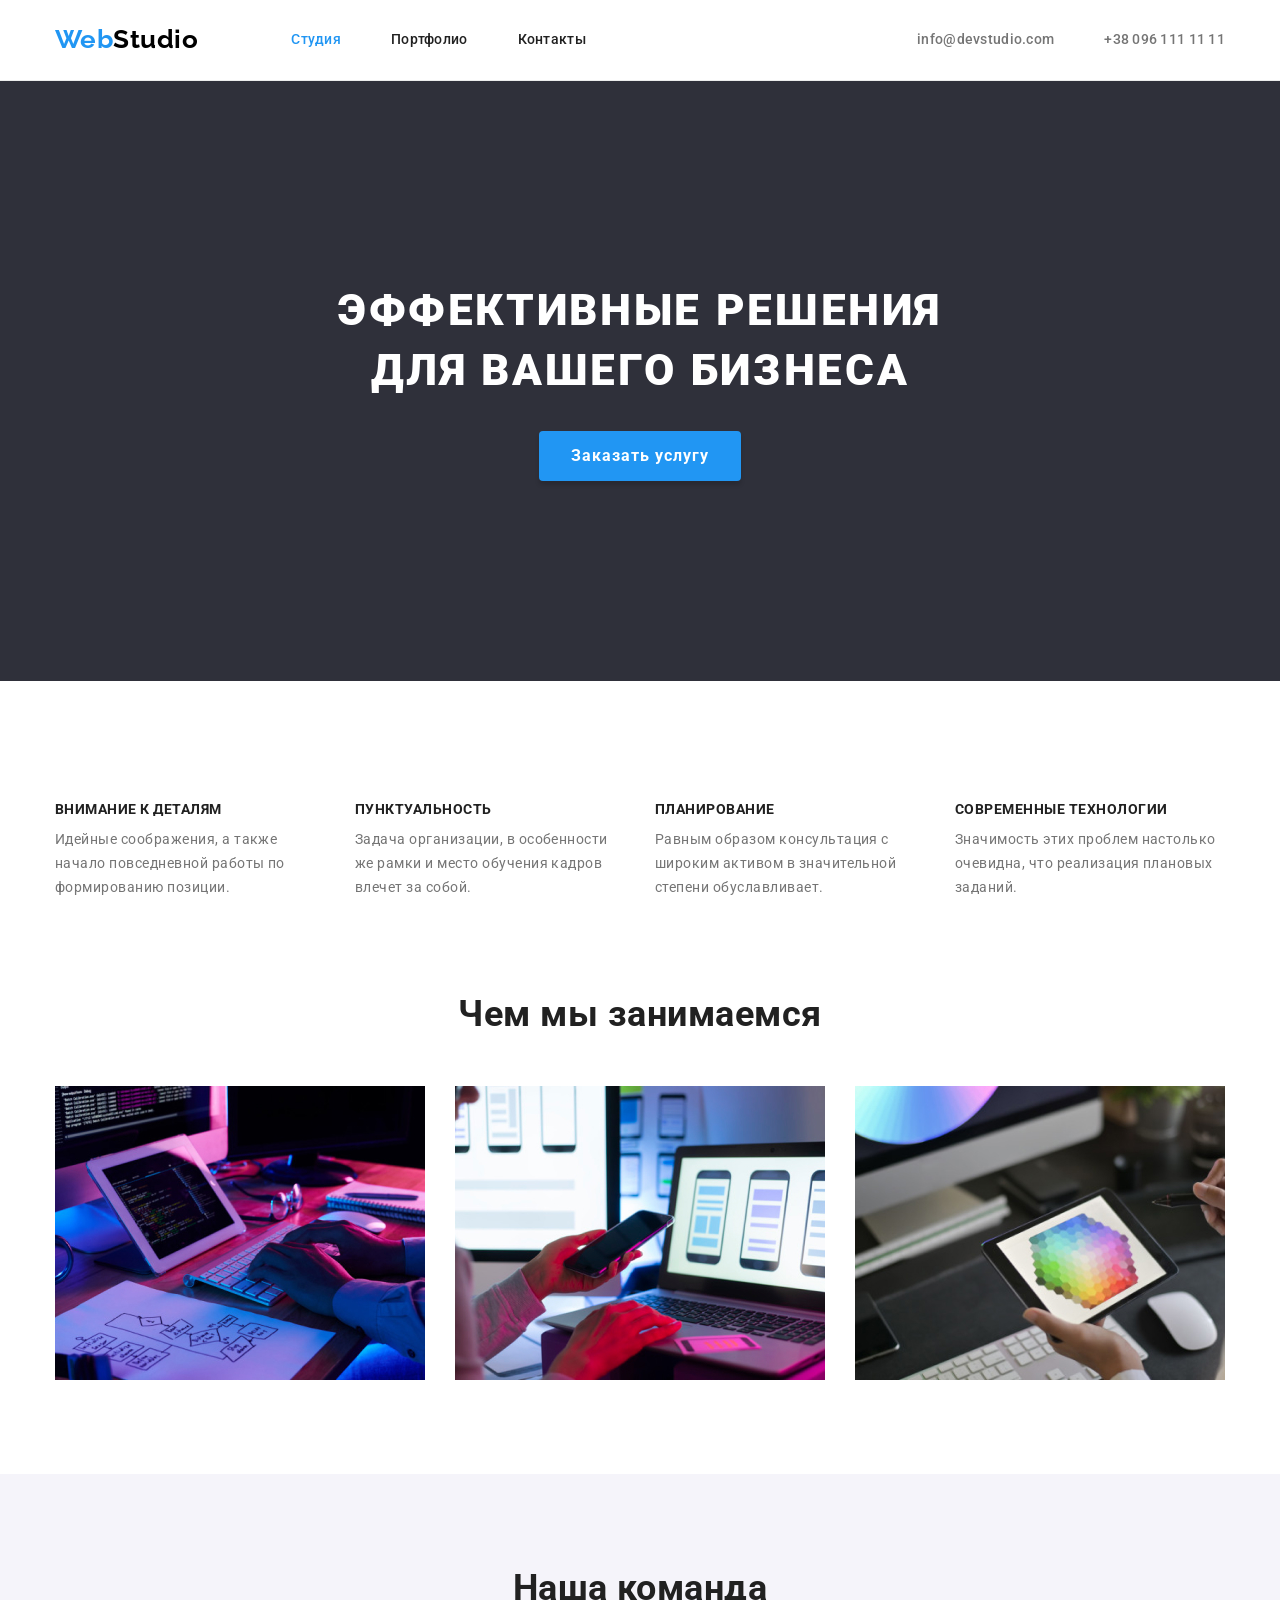
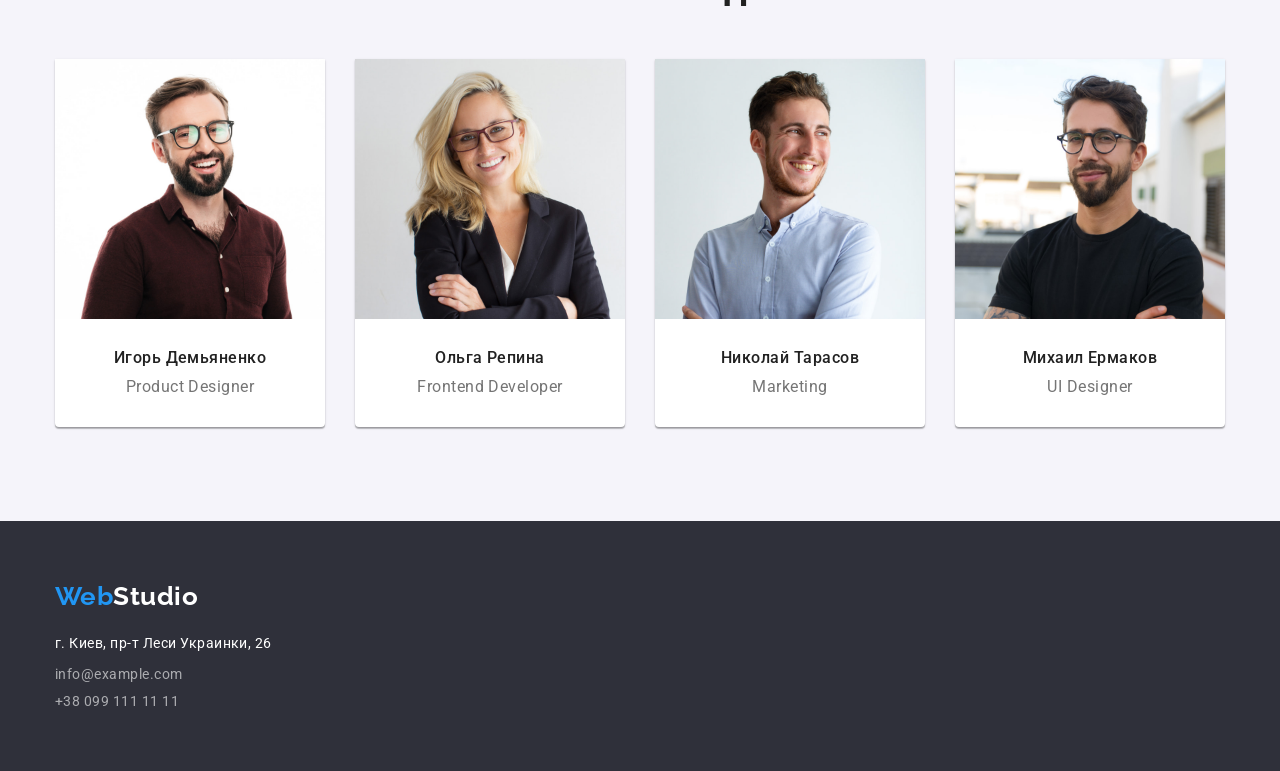
==== index.html @ f073b327 "Add files via upload" ====
<!DOCTYPE html>
<html lang="ru">
  <head>
    <meta charset="UTF-8" />
    <meta http-equiv="X-UA-Compatible" content="IE=edge" />
    <meta name="viewport" content="width=device-width, initial-scale=1.0" />
    <title>Студия</title>
    <link rel="preconnect" href="https://fonts.googleapis.com" />
    <link rel="preconnect" href="https://fonts.gstatic.com" crossorigin />
    <link
      href="https://fonts.googleapis.com/css2?family=Raleway:wght@700&family=Roboto:wght@400;500;700;900&display=swap"
      rel="stylesheet"
    />
    <link
      rel="stylesheet"
      href="https://cdnjs.cloudflare.com/ajax/libs/modern-normalize/1.1.0/modern-normalize.min.css"
    />
    <link rel="stylesheet" href="./css/styles.css" />
  </head>

  <body>
    <header class="header">
      <div class="container main-nav">
        <nav class="header-nav">
          <a lang="en" href="https://goit.ua/" class="header-logo link"
            >Web<span class="header-studio">Studio</span></a
          >
          <ul class="header-list list">
            <li class="header-item">
              <a href="./index.html" class="header-link link current">Студия</a>
            </li>
            <li class="header-item">
              <a href="./portfolio.html" class="header-link link">Портфолио</a>
            </li>
            <li class="header-item"><a href="" class="header-link link">Контакты</a></li>
          </ul>
        </nav>

        <ul class="header-contacts-list list">
          <li class="header-contacts-item">
            <a href="mailto:info@devstudio.com" class="header-contacts-link link"
              >info@devstudio.com</a
            >
          </li>
          <li class="header-contacts-item">
            <a href="tel:+380961111111" class="header-contacts-link link">+38 096 111 11 11</a>
          </li>
        </ul>
      </div>
    </header>

    <main>
      <section class="hero">
        <div class="container">
          <h1 class="hero-title">Эффективные решения для вашего бизнеса</h1>
          <button type="button" class="hero-button">
            <span class="hero-button-text">Заказать услугу</span>
          </button>
        </div>
      </section>

      <section class="qualities section">
        <div class="container">
          <h2 visually-hidden>Особенности</h2>
          <ul class="qualities-list list">
            <li class="qualities-item">
              <h3 class="qualities-title">Внимание к деталям</h3>
              <p class="qualities-description">
                Идейные соображения, а также начало повседневной работы по формированию позиции.
              </p>
            </li>
            <li class="qualities-item">
              <h3 class="qualities-title">Пунктуальность</h3>
              <p class="qualities-description">
                Задача организации, в особенности же рамки и место обучения кадров влечет за собой.
              </p>
            </li>
            <li class="qualities-item">
              <h3 class="qualities-title">Планирование</h3>
              <p class="qualities-description">
                Равным образом консультация с широким активом в значительной степени обуславливает.
              </p>
            </li>
            <li class="qualities-item">
              <h3 class="qualities-title">Современные технологии</h3>
              <p class="qualities-description">
                Значимость этих проблем настолько очевидна, что реализация плановых заданий.
              </p>
            </li>
          </ul>
        </div>
      </section>

      <section class="skills section">
        <div class="container">
          <h2 class="skills-title secondary-title">Чем мы занимаемся</h2>
          <ul class="skills-list list">
            <li class="skills-item">
              <img src="./images/box1.jpg" alt="Coding" width="370" />
            </li>
            <li class="skills-item">
              <img src="./images/box2.jpg" alt="Compatibility" width="370" />
            </li>
            <li class="skills-item">
              <img src="./images/box3.jpg" alt="Design" width="370" />
            </li>
          </ul>
        </div>
      </section>

      <section class="team section">
        <div class="container">
          <h2 class="team-title secondary-title">Наша команда</h2>
          <ul class="team-list list">
            <li class="team-item">
              <img src="./images/team_member1.jpg" alt="Игорь Демьяненко" width="270" />
              <div class="team-member-card">
                <h3 class="team-member-title">Игорь Демьяненко</h3>
                <p lang="en" class="team-member-position">Product Designer</p>
              </div>
            </li>
            <li class="team-item">
              <img src="./images/team_member2.jpg" alt="Ольга Репина" width="270" />
              <div class="team-member-card">
                <h3 class="team-member-title">Ольга Репина</h3>
                <p lang="en" class="team-member-position">Frontend Developer</p>
              </div>
            </li>
            <li class="team-item">
              <img src="./images/team_member3.jpg" alt="Николай Тарасов" width="270" />
              <div class="team-member-card">
                <h3 class="team-member-title">Николай Тарасов</h3>
                <p lang="en" class="team-member-position">Marketing</p>
              </div>
            </li>
            <li class="team-item">
              <img src="./images/team_member4.jpg" alt="Михаил Ермаков" width="270" />
              <div class="team-member-card">
                <h3 class="team-member-title">Михаил Ермаков</h3>
                <p lang="en" class="team-member-position">UI Designer</p>
              </div>
            </li>
          </ul>
        </div>
      </section>
    </main>

    <footer class="footer">
      <div class="container">
        <a lang="en" href="https://goit.ua/" class="footer-logo link"
          >Web<span class="footer-studio">Studio</span>
        </a>
        <address>
          <ul class="footer-list list">
            <li class="footer-item">
              <a href="https://goo.gl/maps/9kLPgh8DZqMoMKWZ7" class="footer-street-link link"
                >г. Киев, пр-т Леси Украинки, 26</a
              >
            </li>
            <li class="footer-item">
              <a href="mailto:info@example.com" class="footer-contacts-link link"
                >info@example.com</a
              >
            </li>
            <li class="footer-item">
              <a href="tel:+380991111111" class="footer-contacts-link link">+38 099 111 11 11</a>
            </li>
          </ul>
        </address>
      </div>
    </footer>
  </body>
</html>
---- css/styles.css ----
:root {
  --primary-title-color: #ffffff;
  --secondary-title-color: #212121;
  --primary-text-color: #757575;
  --secondary-text-color: #212121;
  --accent-color: #2196f3;
  --header-text-color: #212121;
  --header-contacts-color: #757575;
}

/*-------------BODY-------------*/

h1,
h2,
h3,
h4,
h5,
h6,
ul,
p {
  margin: 0;
  padding: 0;
}

body {
  font-family: 'Roboto', sans-serif;
  letter-spacing: 0.03em;
  color: #ffffff;
}

.container {
  width: 1200px;
  padding-right: 15px;
  padding-left: 15px;
  margin: auto;
}

.visually-hidden {
  position: absolute;
  width: 1px;
  height: 1px;
  margin: -1px;
  padding: 0;
  overflow: hidden;
  border: 0;
  clip: rect(0 0 0 0);
}

.link {
  text-decoration: none;
}

.list {
  list-style: none;
}

.secondary-title {
  margin-bottom: 50px;

  font-weight: 700;
  font-size: 36px;
  line-height: 1.16;
  text-align: center;
  color: var(--secondary-title-color);
}

img {
  display: block;
}

/*-------------HEADER-------------*/

.header {
  border-bottom: 1px solid #ececec;
}

.main-nav {
  display: flex;
  align-items: center;
}

.header-nav {
  display: flex;
  align-items: center;
}

.header-list {
  display: flex;
  margin-left: 93px;
}

.header-list .header-item + .header-item {
  margin-left: 50px;
}

.header-logo {
  padding-top: 24px;
  padding-bottom: 25px;

  font-family: Raleway;
  font-weight: 700;
  font-size: 26px;
  line-height: 1.19;
  color: var(--accent-color);
}

.header-studio {
  color: #000000;
}

.header-link {
  padding-top: 32px;
  padding-bottom: 32px;
  display: block;

  font-weight: 500;
  font-size: 14px;
  line-height: 1.14;
  letter-spacing: 0.02em;
  color: var(--header-text-color);
}

.header-link:hover,
.header-link:focus,
.current {
  color: var(--accent-color);
}

.header-contacts-list {
  display: flex;
  margin-left: auto;
}

.header-contacts-list .header-contacts-item + .header-contacts-item {
  margin-left: 50px;
}

.header-contacts-link {
  padding-top: 32px;
  padding-bottom: 32px;
  display: block;

  font-weight: 500;
  font-size: 14px;
  line-height: 1.14;
  letter-spacing: 0.02em;
  color: var(--header-contacts-color);
}

.header-contacts-link:hover,
.header-contacts-link:focus {
  color: var(--accent-color);
}

/*-------------HERO-------------*/

.hero {
  padding-top: 200px;
  padding-bottom: 200px;

  background: #2f303a;
}

.hero-title {
  margin-bottom: 30px;
  margin-left: auto;
  margin-right: auto;
  width: 696px;

  font-weight: 900;
  font-size: 44px;
  line-height: 1.36;
  text-align: center;
  letter-spacing: 0.06em;
  text-transform: uppercase;
  color: var(--primary-title-color);
}

.hero-button {
  min-width: 200px;
  padding: 10px 32px;
  margin: 0 auto;
  display: block;

  background: var(--accent-color);
  box-shadow: 0px 4px 4px rgba(0, 0, 0, 0.15);
  border-radius: 4px;
  border: none;
  cursor: pointer;
}

.hero-button:hover,
.hero-button:focus {
  background-color: #188ce8;
}

.hero-button-text {
  font-family: inherit;
  font-weight: 700;
  font-size: 16px;
  line-height: 1.87;
  display: flex;
  align-items: center;
  text-align: center;
  letter-spacing: 0.06em;
  color: #ffffff;
}

/*-------------MAIN-------------*/

.section {
  padding-top: 94px;
  padding-bottom: 94px;
}

/*-------------QUALITIES-------------*/

.qualities {
  padding-bottom: 0;
}

.qualities-list {
  display: flex;
  flex-wrap: row;
  margin-left: -30px;
}

.qualities-item {
  flex-basis: calc(100% / 4 - 30px);
  margin-left: 30px;
}

.qualities-title {
  margin-bottom: 10px;

  font-weight: 700;
  font-size: 14px;
  line-height: 1.14;
  text-transform: uppercase;
  color: var(--secondary-title-color);
}

.qualities-description {
  font-size: 14px;
  line-height: 1.71;
  color: var(--primary-text-color);
}

/*-------------SKILLS-------------*/

.skills-list {
  display: flex;
  flex-wrap: wrap;
  margin-left: -30px;
}

.skills-item {
  flex-basis: calc(100% / 3 - 30px);
  margin-left: 30px;
}

/*-------------TEAM-------------*/

.team {
  background: #f5f4fa;
}

.team-list {
  display: flex;
  flex-wrap: wrap;
  margin-left: -30px;
}

.team-item {
  flex-basis: calc(100% / 4 - 30px);
  margin-left: 30px;

  background: #ffffff;
  box-shadow: 0px 1px 3px rgba(0, 0, 0, 0.12), 0px 1px 1px rgba(0, 0, 0, 0.14),
    0px 2px 1px rgba(0, 0, 0, 0.2);
  border-radius: 0px 0px 4px 4px;
}

.team-member-card {
  padding-top: 30px;
  padding-bottom: 30px;
}

.team-member-title {
  margin-bottom: 10px;

  font-weight: 500;
  font-size: 16px;
  line-height: 1.18;
  text-align: center;
  color: var(--secondary-title-color);
}

.team-member-position {
  font-size: 16px;
  line-height: 1.18;
  text-align: center;
  color: var(--primary-text-color);
}

/*-------------PORTFOLIO-------------*/

.filters-list {
  display: flex;
  justify-content: center;
  margin-bottom: 50px;
}

.filters-item:not(:last-child) {
  margin-right: 8px;
}

.filter-button {
  font-family: inherit;
  font-weight: 500;
  font-size: 16px;
  line-height: 1.62;
  text-align: center;
  color: var(--secondary-title-color);
  background-color: #f5f4fa;
  cursor: pointer;
  border-radius: 4px;
  border: none;
  padding: 6px 22px;
}

.filter-button:hover,
.filter-button:focus {
  color: #ffffff;
  background-color: var(--accent-color);
  box-shadow: 0px 3px 1px rgba(0, 0, 0, 0.1), 0px 1px 2px rgba(0, 0, 0, 0.08),
    0px 2px 2px rgba(0, 0, 0, 0.12);
}

.projects-list {
  display: flex;
  flex-wrap: wrap;
  margin-left: -30px;
  margin-top: -30px;
}

.projects-item {
  flex-basis: calc(100% / 3 - 30px);
  margin-left: 30px;
  margin-top: 30px;
  width: 370px;

  border: 1px solid #eeeeee;
  border-width: 0 1px 1px 1px;
}

.projects-card {
  padding: 20px 24px;
}

.projects-title {
  font-weight: 700;
  font-size: 18px;
  line-height: 2;
  letter-spacing: 0.06em;
  color: var(--secondary-title-color);
}

.projects-category {
  font-size: 16px;
  line-height: 1.87;
  color: var(--primary-text-color);
}

/*-------------FOOTER-------------*/

.footer {
  background: #2f303a;
}

.footer-logo {
  display: block;
  padding-top: 60px;
  padding-bottom: 20px;

  font-family: Raleway;
  font-weight: 700;
  font-size: 26px;
  line-height: 1.19;
  color: var(--accent-color);
}

.footer-studio {
  color: #ffffff;
}

.footer-list {
  padding-bottom: 60px;
}

.footer-item:not(:last-child) {
  padding-bottom: 9px;
}

.footer-street-link {
  font-style: normal;
  font-size: 14px;
  line-height: 1.71;
  color: #ffffff;
}

.footer-street-link:hover,
.footer-street-link:focus {
  color: var(--accent-color);
}

.footer-contacts-link {
  font-style: normal;
  font-size: 14px;
  line-height: 1.71px;
  color: rgba(255, 255, 255, 0.6);
}

.footer-contacts-link:hover,
.footer-contacts-link:focus {
  color: var(--accent-color);
}
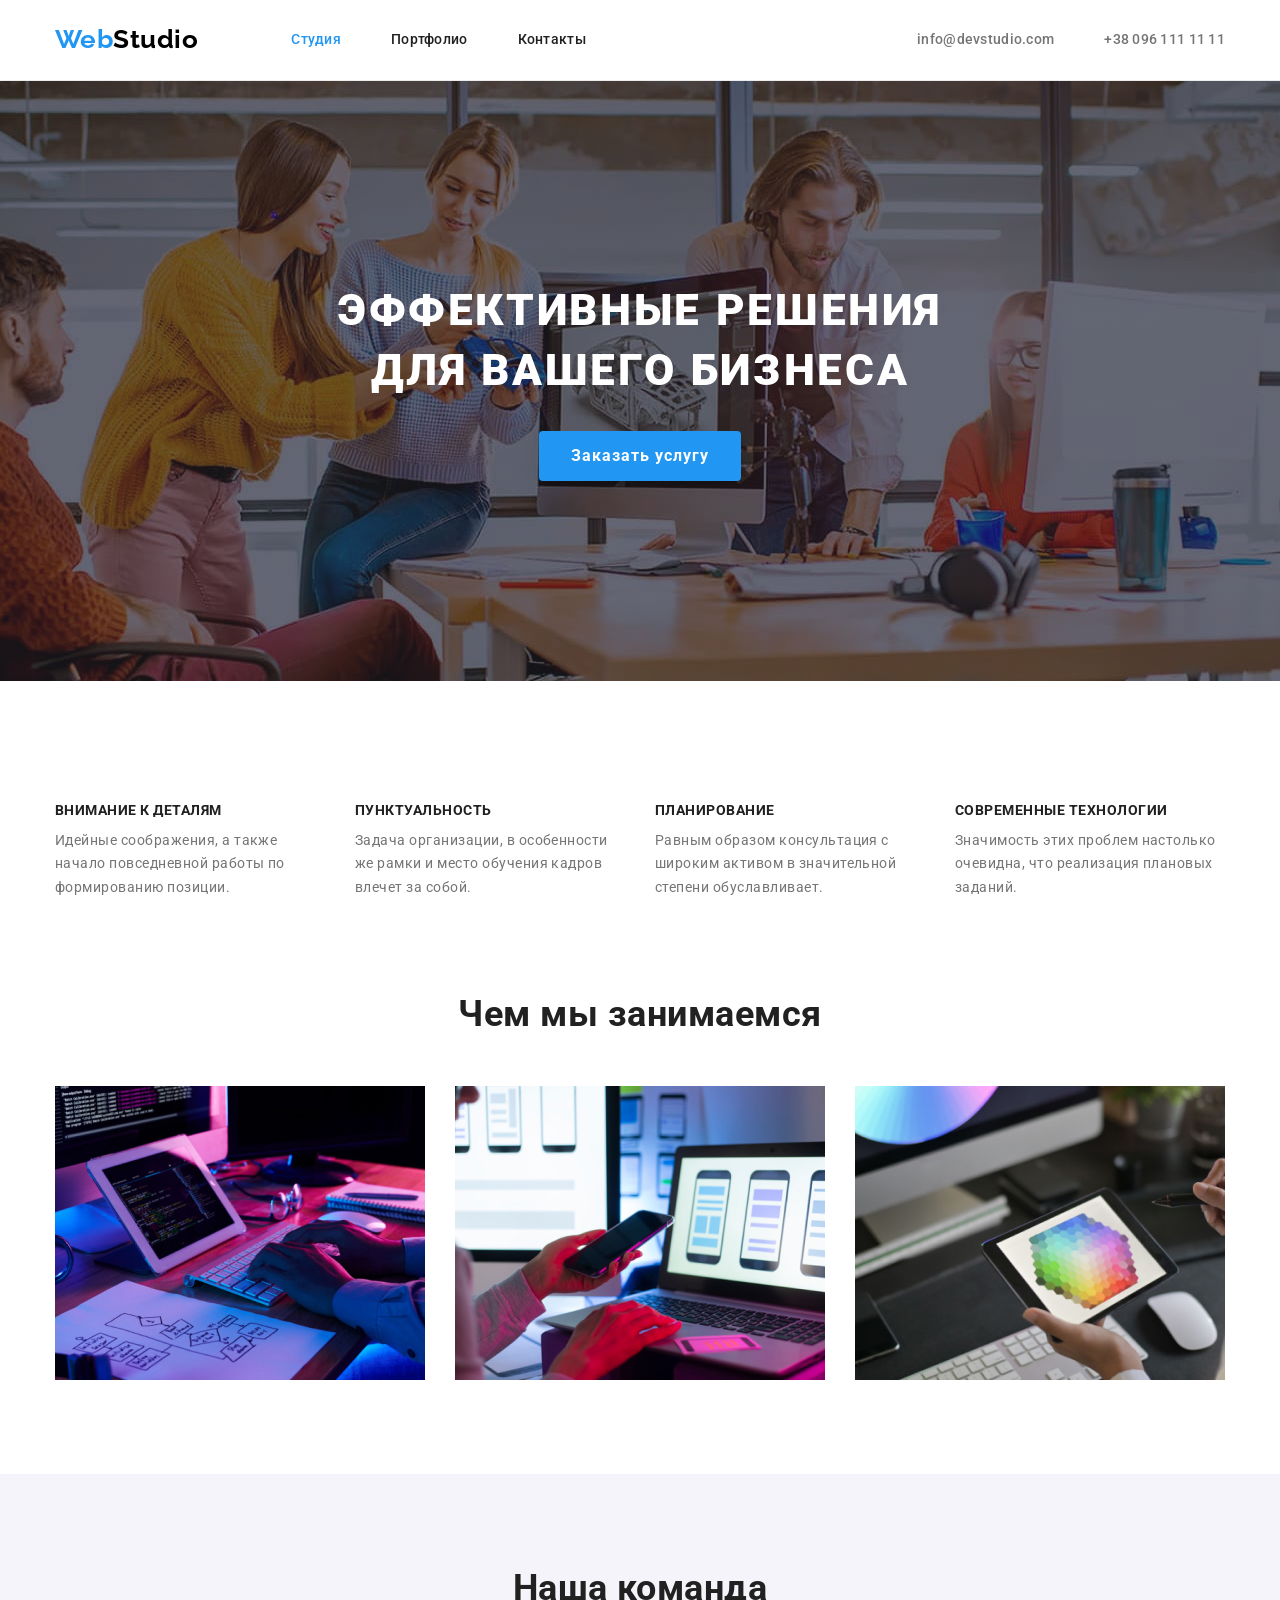
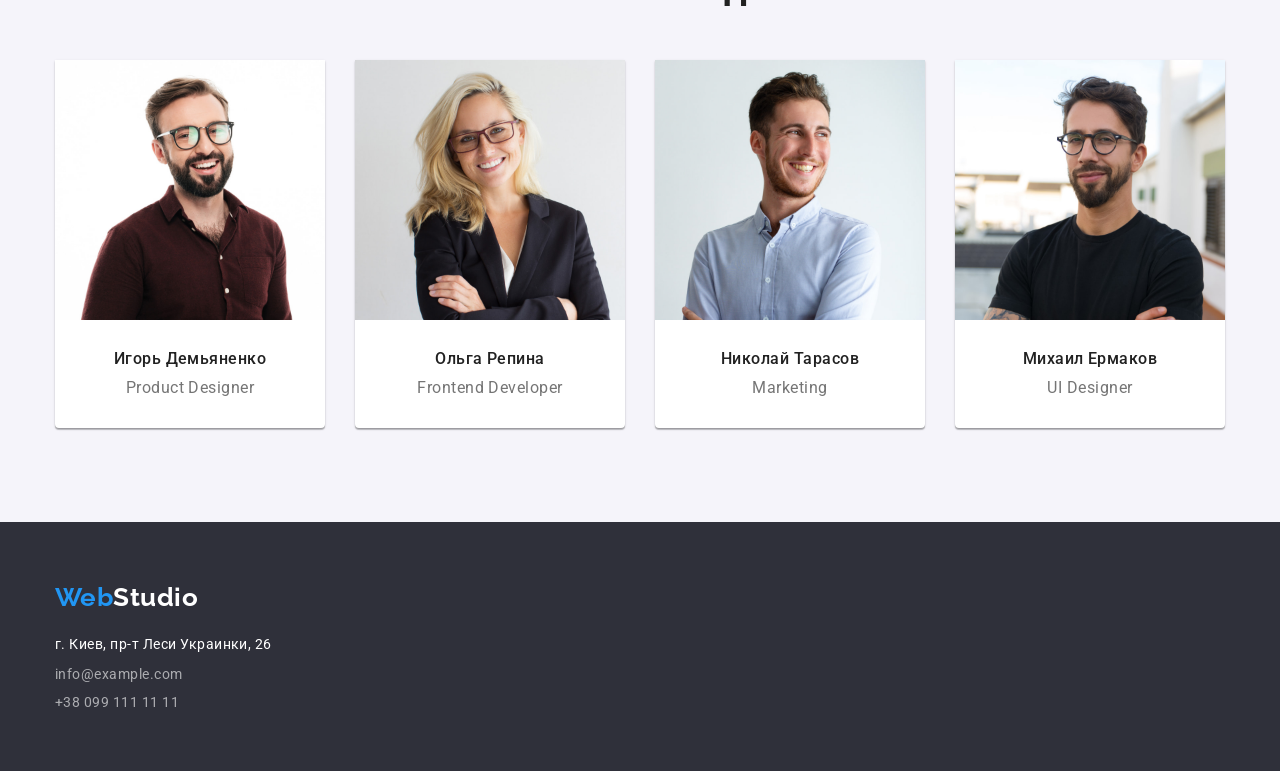
==== commit 60d03ae7: "Added "overlay" class" ====
--- a/index.html
+++ b/index.html
@@ -50,7 +50,7 @@
     </header>
 
     <main>
-      <section class="hero">
+      <section class="hero overlay">
         <div class="container">
           <h1 class="hero-title">Эффективные решения для вашего бизнеса</h1>
           <button type="button" class="hero-button">
--- a/css/styles.css
+++ b/css/styles.css
@@ -161,6 +161,23 @@
   background: #2f303a;
 }
 
+.overlay {
+  max-width: 1600px;
+  height: 600px;
+  margin-right: auto;
+  margin-left: auto;
+
+  background-image: linear-gradient(
+    to bottom,
+    rgba(47, 48, 58, 0.4),
+    rgba(47, 48, 58, 0.4)
+    ),
+    url("../images/overlay.jpg");
+  background-repeat: no-repeat;
+  background-position: center;
+  background-size: cover;
+}
+
 .hero-title {
   margin-bottom: 30px;
   margin-left: auto;
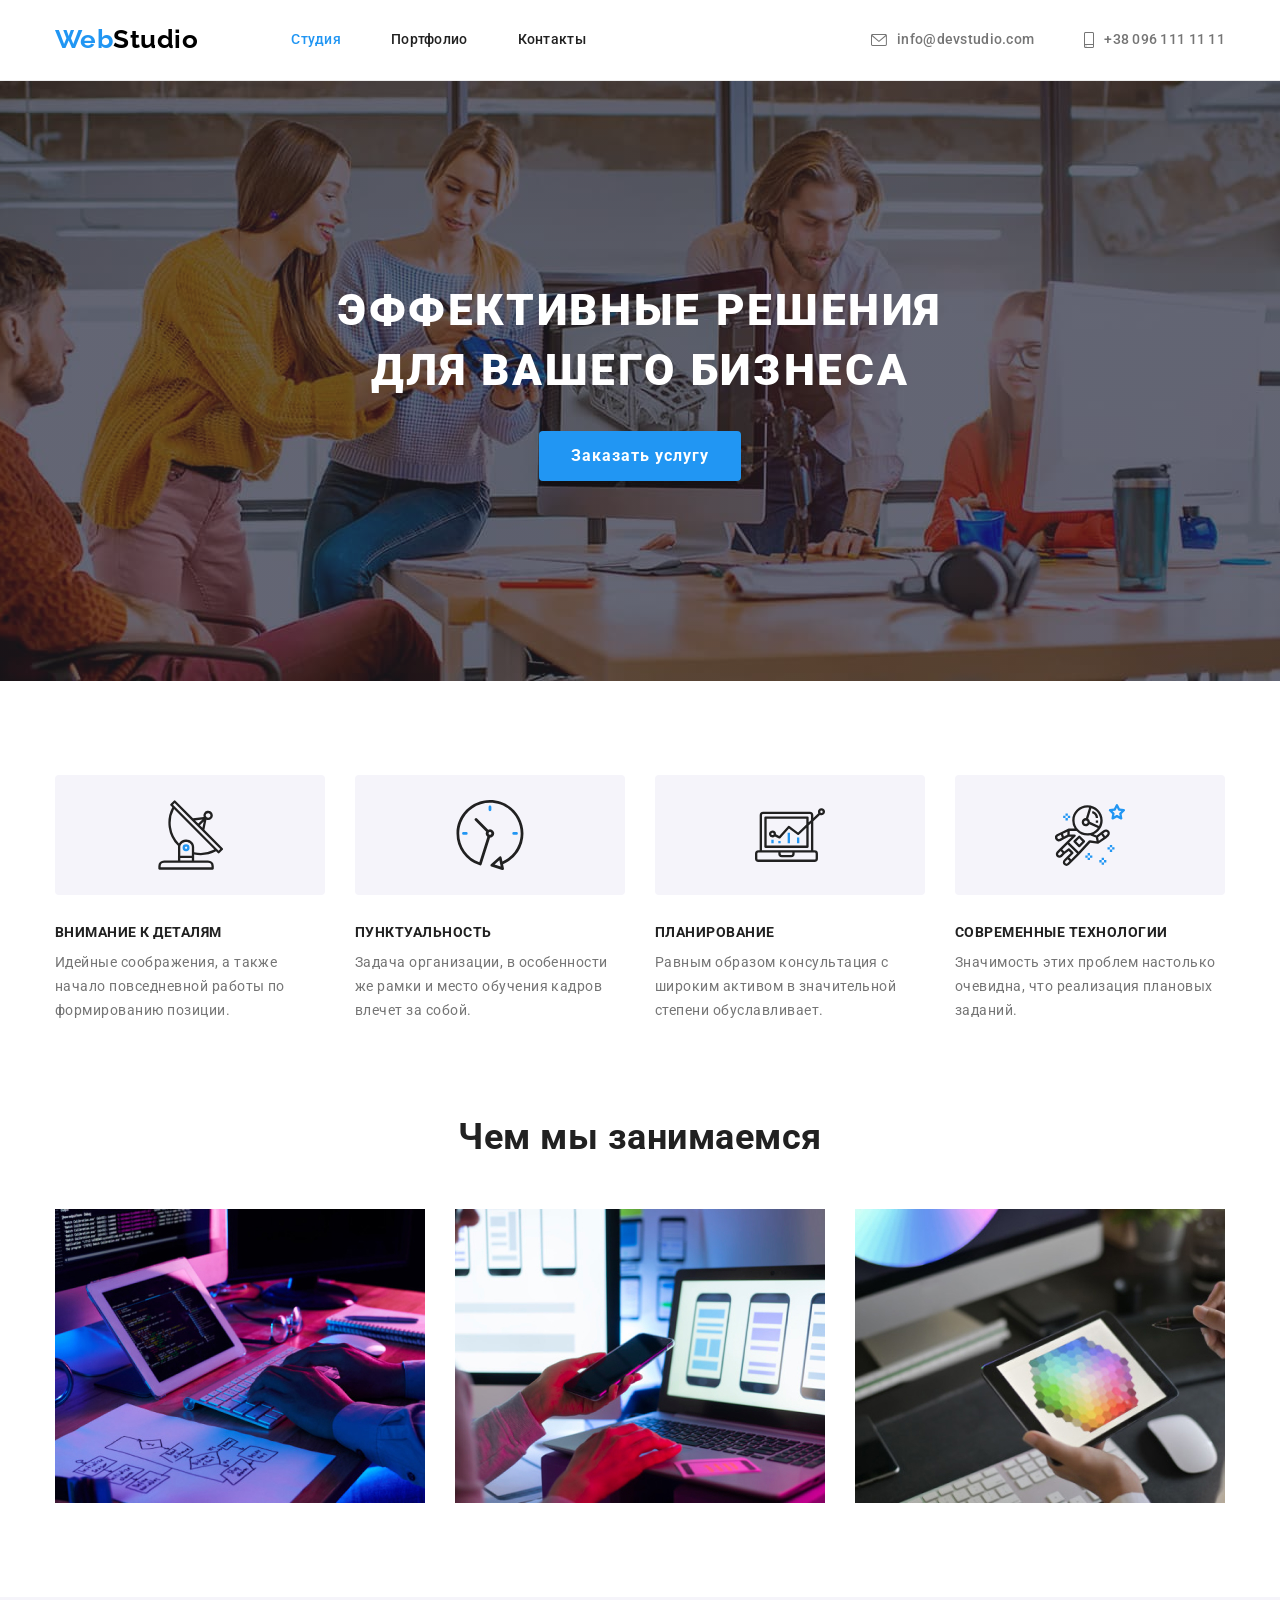
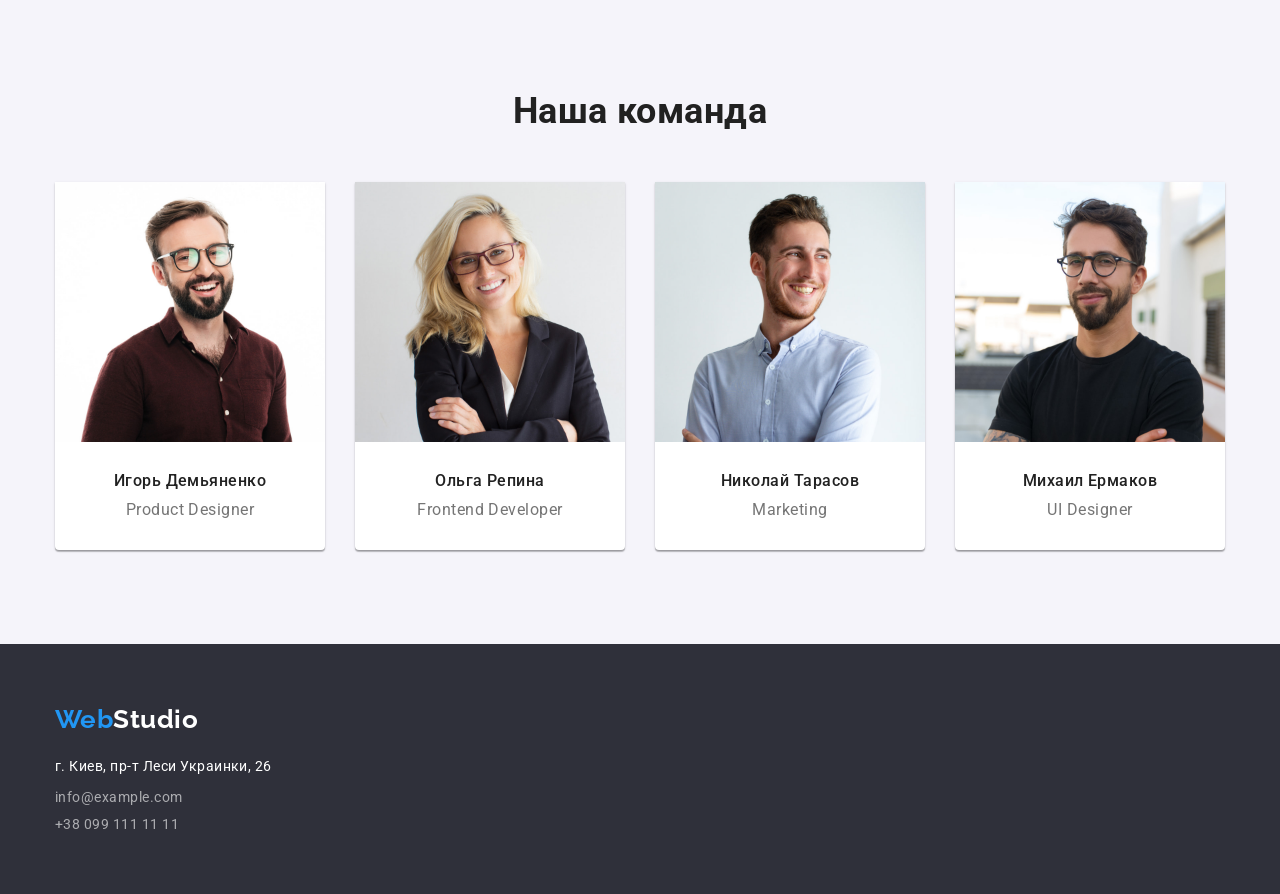
==== commit 4f5cfa64: "Added icons" ====
--- a/index.html
+++ b/index.html
@@ -38,12 +38,20 @@
 
         <ul class="header-contacts-list list">
           <li class="header-contacts-item">
-            <a href="mailto:info@devstudio.com" class="header-contacts-link link"
-              >info@devstudio.com</a
+            <a href="mailto:info@devstudio.com" class="header-contacts-link link">
+              <svg class="header-icons" width="16" height="12">
+                <use href="./images/icons.svg#mail"></use>
+              </svg>
+              info@devstudio.com</a
             >
           </li>
           <li class="header-contacts-item">
-            <a href="tel:+380961111111" class="header-contacts-link link">+38 096 111 11 11</a>
+            <a href="tel:+380961111111" class="header-contacts-link link">
+              <svg class="header-icons" width="10" height="16">
+                <use href="./images/icons.svg#smartphone"></use>
+              </svg>
+              +38 096 111 11 11</a
+            >
           </li>
         </ul>
       </div>
@@ -53,35 +61,53 @@
       <section class="hero overlay">
         <div class="container">
           <h1 class="hero-title">Эффективные решения для вашего бизнеса</h1>
-          <button type="button" class="hero-button">
-            <span class="hero-button-text">Заказать услугу</span>
-          </button>
+          <button type="button" class="hero-button">Заказать услугу</button>
         </div>
       </section>
 
       <section class="qualities section">
         <div class="container">
-          <h2 visually-hidden>Особенности</h2>
+          <h2 class="visually-hidden">Особенности</h2>
           <ul class="qualities-list list">
             <li class="qualities-item">
+              <div class="qualities-icons-bg">
+                <svg width="65" height="70">
+                  <use href="./images/icons.svg#antenna"></use>
+                </svg>
+              </div>
               <h3 class="qualities-title">Внимание к деталям</h3>
               <p class="qualities-description">
                 Идейные соображения, а также начало повседневной работы по формированию позиции.
               </p>
             </li>
             <li class="qualities-item">
+              <div class="qualities-icons-bg">
+                <svg class="qualities-icons">
+                  <use href="./images/icons.svg#clock"></use>
+                </svg>
+              </div>
               <h3 class="qualities-title">Пунктуальность</h3>
               <p class="qualities-description">
                 Задача организации, в особенности же рамки и место обучения кадров влечет за собой.
               </p>
             </li>
             <li class="qualities-item">
+              <div class="qualities-icons-bg">
+                <svg class="qualities-icons">
+                  <use href="./images/icons.svg#diagram"></use>
+                </svg>
+              </div>
               <h3 class="qualities-title">Планирование</h3>
               <p class="qualities-description">
                 Равным образом консультация с широким активом в значительной степени обуславливает.
               </p>
             </li>
             <li class="qualities-item">
+              <div class="qualities-icons-bg">
+                <svg class="qualities-icons">
+                  <use href="./images/icons.svg#astronaut"></use>
+                </svg>
+              </div>
               <h3 class="qualities-title">Современные технологии</h3>
               <p class="qualities-description">
                 Значимость этих проблем настолько очевидна, что реализация плановых заданий.
--- a/css/styles.css
+++ b/css/styles.css
@@ -136,9 +136,10 @@
 }
 
 .header-contacts-link {
+  display: flex;
   padding-top: 32px;
   padding-bottom: 32px;
-  display: block;
+  align-items: center;
 
   font-weight: 500;
   font-size: 14px;
@@ -152,9 +153,16 @@
   color: var(--accent-color);
 }
 
+.header-icons {
+  margin-right: 10px;
+  fill: currentColor;
+}
+
 /*-------------HERO-------------*/
 
 .hero {
+  display: flex;
+  justify-content: center;
   padding-top: 200px;
   padding-bottom: 200px;
 
@@ -204,6 +212,14 @@
   border-radius: 4px;
   border: none;
   cursor: pointer;
+
+  font-family: inherit;
+  font-weight: 700;
+  font-size: 16px;
+  line-height: 1.88;
+  text-align: center;
+  letter-spacing: 0.06em;
+  color: #ffffff;
 }
 
 .hero-button:hover,
@@ -211,18 +227,6 @@
   background-color: #188ce8;
 }
 
-.hero-button-text {
-  font-family: inherit;
-  font-weight: 700;
-  font-size: 16px;
-  line-height: 1.87;
-  display: flex;
-  align-items: center;
-  text-align: center;
-  letter-spacing: 0.06em;
-  color: #ffffff;
-}
-
 /*-------------MAIN-------------*/
 
 .section {
@@ -245,6 +249,22 @@
 .qualities-item {
   flex-basis: calc(100% / 4 - 30px);
   margin-left: 30px;
+}
+
+.qualities-icons-bg {
+  display: flex;
+  align-items: center;
+  justify-content: center;
+  height: 120px;
+  margin-bottom: 30px;
+
+  background: #F5F4FA;
+  border-radius: 4px;
+}
+
+.qualities-icons {
+  width: 70px;
+  height: 70px;
 }
 
 .qualities-title {
@@ -441,4 +461,4 @@
 .footer-contacts-link:hover,
 .footer-contacts-link:focus {
   color: var(--accent-color);
-}
+}
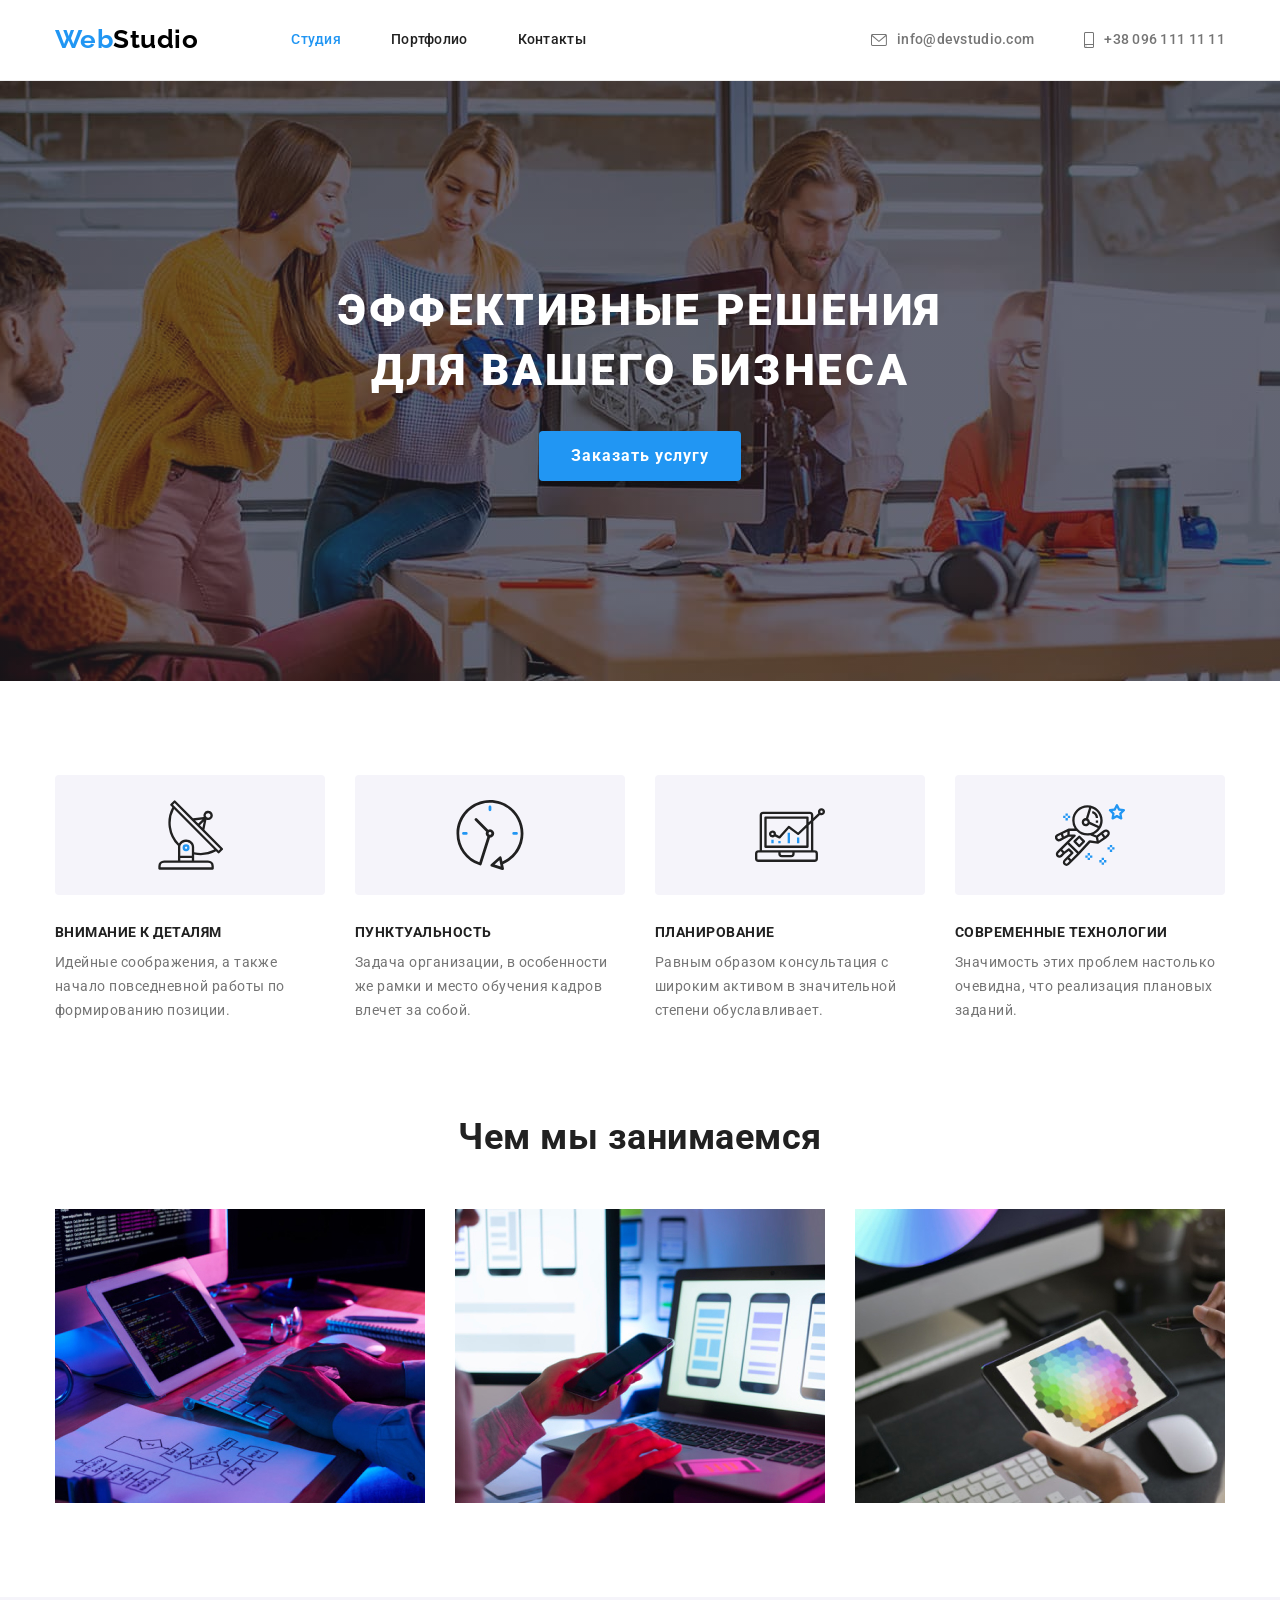
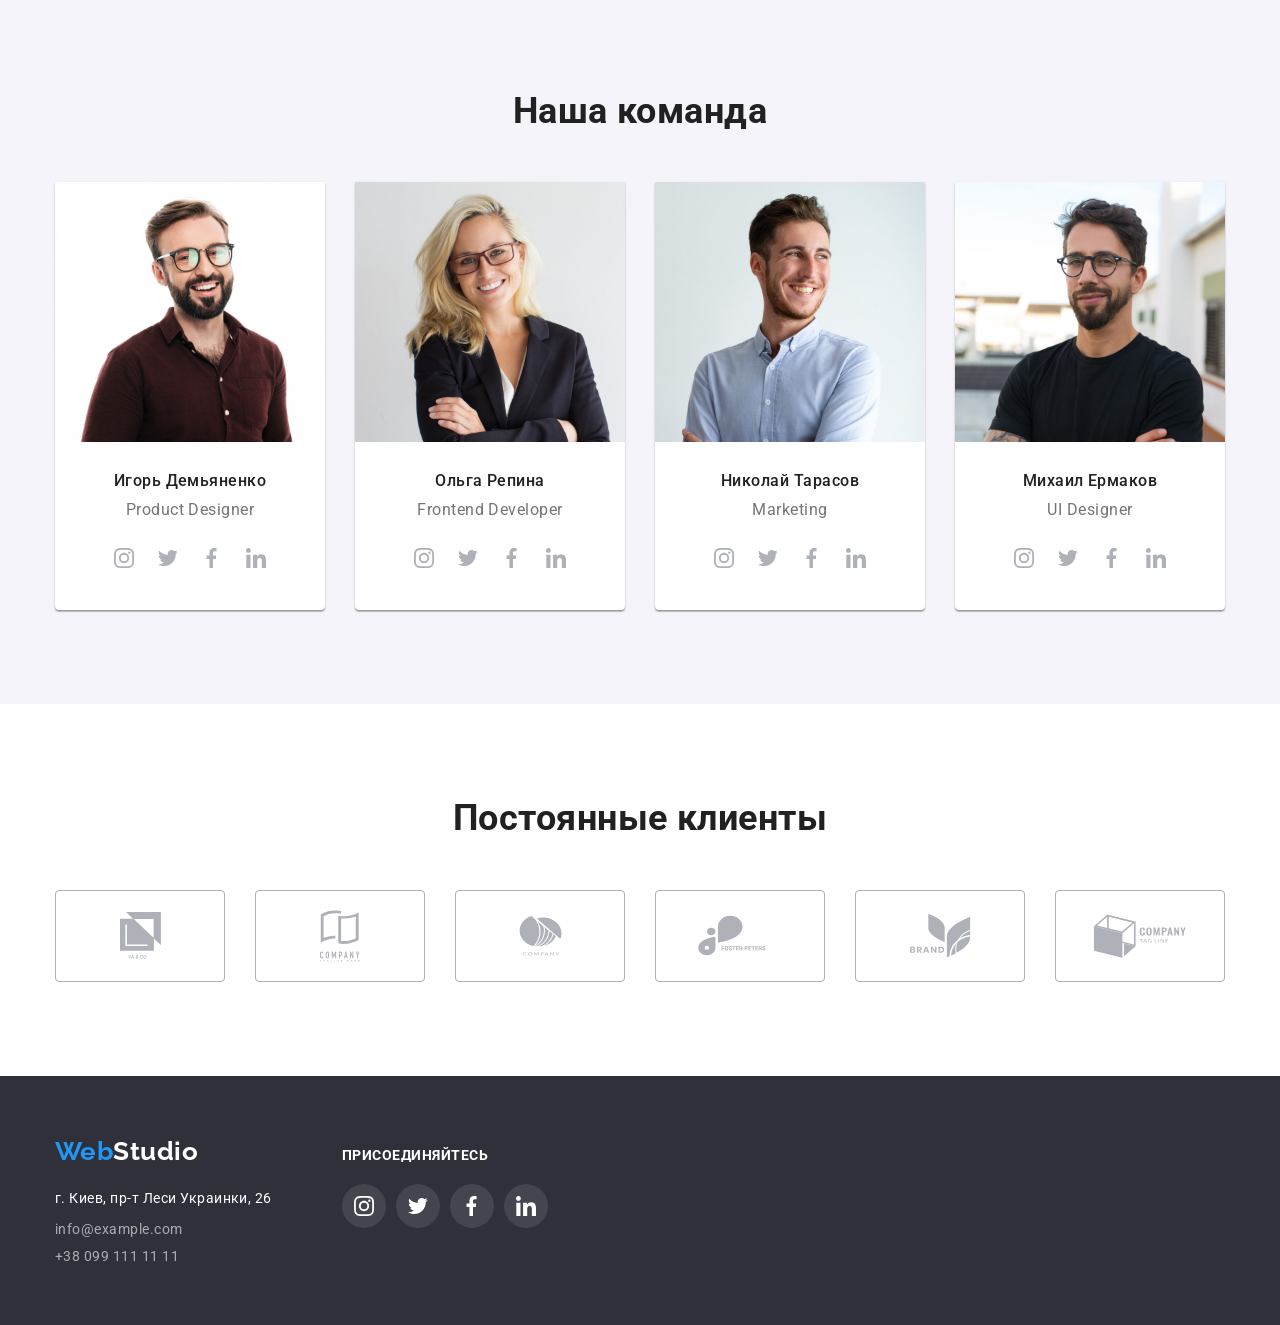
==== commit c62f6cc8: "Added social links" ====
--- a/index.html
+++ b/index.html
@@ -143,6 +143,36 @@
               <div class="team-member-card">
                 <h3 class="team-member-title">Игорь Демьяненко</h3>
                 <p lang="en" class="team-member-position">Product Designer</p>
+                <ul class="team-member-socials-list list flex">
+                <li class="team-member-socials-item">
+                  <a class="link flex" href="">
+                    <svg class="team-member-socials-icon">
+                      <use href="./images/icons.svg#instagram"></use>
+                    </svg>
+                  </a>
+                </li>
+                <li class="team-member-socials-item">
+                  <a class="link flex" href="">
+                    <svg class="team-member-socials-icon">
+                      <use href="./images/icons.svg#twitter">
+                    </svg>
+                  </a>
+                </li>
+                <li class="team-member-socials-item">
+                  <a class="link flex" href="">
+                    <svg class="team-member-socials-icon">
+                      <use href="./images/icons.svg#facebook"></use>
+                    </svg>
+                  </a>
+                </li>
+                <li class="team-member-socials-item">
+                  <a class="link flex" href="">
+                    <svg class="team-member-socials-icon">
+                      <use href="./images/icons.svg#linkedin"></use>
+                    </svg>
+                  </a>
+                </li>
+              </ul>
               </div>
             </li>
             <li class="team-item">
@@ -150,6 +180,36 @@
               <div class="team-member-card">
                 <h3 class="team-member-title">Ольга Репина</h3>
                 <p lang="en" class="team-member-position">Frontend Developer</p>
+                <ul class="team-member-socials-list list flex">
+                <li class="team-member-socials-item">
+                  <a class="link flex" href="">
+                    <svg class="team-member-socials-icon">
+                      <use href="./images/icons.svg#instagram"></use>
+                    </svg>
+                  </a>
+                </li>
+                <li class="team-member-socials-item">
+                  <a class="link flex" href="">
+                    <svg class="team-member-socials-icon">
+                      <use href="./images/icons.svg#twitter">
+                    </svg>
+                  </a>
+                </li>
+                <li class="team-member-socials-item">
+                  <a class="link flex" href="">
+                    <svg class="team-member-socials-icon">
+                      <use href="./images/icons.svg#facebook"></use>
+                    </svg>
+                  </a>
+                </li>
+                <li class="team-member-socials-item">
+                  <a class="link flex" href="">
+                    <svg class="team-member-socials-icon">
+                      <use href="./images/icons.svg#linkedin"></use>
+                    </svg>
+                  </a>
+                </li>
+              </ul>
               </div>
             </li>
             <li class="team-item">
@@ -157,6 +217,36 @@
               <div class="team-member-card">
                 <h3 class="team-member-title">Николай Тарасов</h3>
                 <p lang="en" class="team-member-position">Marketing</p>
+                <ul class="team-member-socials-list list flex">
+                <li class="team-member-socials-item">
+                  <a class="link flex" href="">
+                    <svg class="team-member-socials-icon">
+                      <use href="./images/icons.svg#instagram"></use>
+                    </svg>
+                  </a>
+                </li>
+                <li class="team-member-socials-item">
+                  <a class="link flex" href="">
+                    <svg class="team-member-socials-icon">
+                      <use href="./images/icons.svg#twitter">
+                    </svg>
+                  </a>
+                </li>
+                <li class="team-member-socials-item">
+                  <a class="link flex" href="">
+                    <svg class="team-member-socials-icon">
+                      <use href="./images/icons.svg#facebook"></use>
+                    </svg>
+                  </a>
+                </li>
+                <li class="team-member-socials-item">
+                  <a class="link flex" href="">
+                    <svg class="team-member-socials-icon">
+                      <use href="./images/icons.svg#linkedin"></use>
+                    </svg>
+                  </a>
+                </li>
+              </ul>
               </div>
             </li>
             <li class="team-item">
@@ -164,35 +254,148 @@
               <div class="team-member-card">
                 <h3 class="team-member-title">Михаил Ермаков</h3>
                 <p lang="en" class="team-member-position">UI Designer</p>
+                <ul class="team-member-socials-list list flex">
+                <li class="team-member-socials-item">
+                  <a class="link flex" href="">
+                    <svg class="team-member-socials-icon">
+                      <use href="./images/icons.svg#instagram"></use>
+                    </svg>
+                  </a>
+                </li>
+                <li class="team-member-socials-item">
+                  <a class="link flex" href="">
+                    <svg class="team-member-socials-icon">
+                      <use href="./images/icons.svg#twitter">
+                    </svg>
+                  </a>
+                </li>
+                <li class="team-member-socials-item">
+                  <a class="link flex" href="">
+                    <svg class="team-member-socials-icon">
+                      <use href="./images/icons.svg#facebook"></use>
+                    </svg>
+                  </a>
+                </li>
+                <li class="team-member-socials-item">
+                  <a class="link flex" href="">
+                    <svg class="team-member-socials-icon">
+                      <use href="./images/icons.svg#linkedin"></use>
+                    </svg>
+                  </a>
+                </li>
+              </ul>
               </div>
             </li>
           </ul>
         </div>
+      </section>
+
+      <section class="clients section container">
+        <h2 class="clients-title secondary-title">Постоянные клиенты</h2>
+        <ul class="clients-list flex">
+          <li class="clients-list-item flex">
+            <a class="link flex" href="">
+              <svg class="clients-icon" width="41" height="47">
+                <use href="./images/icons.svg#company1"></use>
+              </svg>
+            </a>
+          </li>
+          <li class="clients-list-item li">
+            <a class="link flex" href="">
+              <svg class="clients-icon" width="40" height="52">
+                <use href="./images/icons.svg#company2"></use>
+              </svg>
+            </a>
+          </li>
+          <li class="clients-list-item">
+            <a class="link flex" href="">
+              <svg class="clients-icon" width="43" height="41">
+                <use href="./images/icons.svg#company3"></use>
+              </svg>
+            </a>
+          </li>
+          <li class="clients-list-item">
+            <a class="link flex" href="">
+              <svg class="clients-icon" width="84" height="41">
+                <use href="./images/icons.svg#company4"></use>
+              </svg>
+            </a>
+          </li>
+          <li class="clients-list-item">
+            <a class="link flex" href="">
+              <svg class="clients-icon" width="63" height="45">
+                <use href="./images/icons.svg#company5"></use>
+              </svg>
+            </a>
+          </li>
+          <li class="clients-list-item">
+            <a class="link flex" href="">
+              <svg class="clients-icon" width="94" height="44">
+                <use href="./images/icons.svg#company6"></use>
+              </svg>
+            </a>
+          </li>
+        </ul>
       </section>
     </main>
 
     <footer class="footer">
-      <div class="container">
-        <a lang="en" href="https://goit.ua/" class="footer-logo link"
-          >Web<span class="footer-studio">Studio</span>
-        </a>
-        <address>
-          <ul class="footer-list list">
-            <li class="footer-item">
-              <a href="https://goo.gl/maps/9kLPgh8DZqMoMKWZ7" class="footer-street-link link"
-                >г. Киев, пр-т Леси Украинки, 26</a
-              >
-            </li>
-            <li class="footer-item">
-              <a href="mailto:info@example.com" class="footer-contacts-link link"
-                >info@example.com</a
-              >
-            </li>
-            <li class="footer-item">
-              <a href="tel:+380991111111" class="footer-contacts-link link">+38 099 111 11 11</a>
+      <div class="container flex">
+        <div class="footer-contacts">
+          <a lang="en" href="https://goit.ua/" class="footer-logo link"
+            >Web<span class="footer-studio">Studio</span>
+          </a>
+          <address>
+            <ul class="footer-list list">
+              <li class="footer-item">
+                <a href="https://goo.gl/maps/9kLPgh8DZqMoMKWZ7" class="footer-street-link link"
+                  >г. Киев, пр-т Леси Украинки, 26</a
+                >
+              </li>
+              <li class="footer-item">
+                <a href="mailto:info@example.com" class="footer-contacts-link link"
+                  >info@example.com</a
+                >
+              </li>
+              <li class="footer-item">
+                <a href="tel:+380991111111" class="footer-contacts-link link">+38 099 111 11 11</a>
+              </li>
+            </ul>
+          </address>
+        </div>
+        <div class="social-links">
+          <h3 class="social-links-title">присоединяйтесь</h3>
+          <ul class="social-links-list list flex">
+            <li class="social-links-item">
+              <a class="link flex" href="">
+                <svg class="social-links-icon">
+                  <use href="./images/icons.svg#instagram"></use>
+                </svg>
+              </a>
+            </li>
+            <li class="social-links-item">
+              <a class="link flex" href="">
+                <svg class="social-links-icon">
+                  <use href="./images/icons.svg#twitter"></use>
+                </svg>
+              </a>
+            </li>
+            <li class="social-links-item">
+              <a class="link flex" href="">
+                <svg class="social-links-icon">
+                  <use href="./images/icons.svg#facebook"></use>
+                </svg>
+              </a>
+            </li>
+            <li class="social-links-item">
+              <a class="link flex" href="">
+                <svg class="social-links-icon">
+                  <use href="./images/icons.svg#linkedin"></use>
+                </svg>
+              </a>
             </li>
           </ul>
-        </address>
+        </div>
       </div>
     </footer>
   </body>
--- a/css/styles.css
+++ b/css/styles.css
@@ -64,6 +64,10 @@
   color: var(--secondary-title-color);
 }
 
+.flex {
+  display: flex;
+}
+
 img {
   display: block;
 }
@@ -334,10 +338,73 @@
 }
 
 .team-member-position {
+  margin-bottom: 16px;
+
   font-size: 16px;
   line-height: 1.18;
   text-align: center;
   color: var(--primary-text-color);
+}
+
+.team-member-socials-list {
+  align-items: center;
+  justify-content: center;
+}
+
+.team-member-socials-item a {
+  width: 44px;
+  height: 44px;
+  align-items: center;
+  justify-content: center;
+
+  color: #AFB1B8;
+  border-radius: 50%;
+}
+
+.team-member-socials-item a:hover,
+.team-member-socials-item a:focus {
+  color: white;
+  background-color: var(--accent-color);
+}
+
+.team-member-socials-icon {
+  width: 20px;
+  height: 20px;
+
+  fill: currentColor;
+}
+
+/*-------------CLIENTS-------------*/
+
+.clients-list {
+  flex-wrap: wrap;
+  margin-left: -30px;
+}
+
+.clients-list-item {
+  flex-basis: calc(100% / 6 - 30px);
+  margin-left: 30px;
+}
+
+.clients-list-item a {
+  width: 170px;
+  height: 92px;
+  align-items: center;
+  justify-content: center;
+
+  color: #afb1b8;
+  border: 1px solid #afb1b8;
+  border-radius: 4px;
+}
+
+.clients-list-item a:hover,
+.clients-list-item a:focus {
+  color: var(--accent-color);
+  border: 1px solid var(--accent-color);
+}
+
+.clients-icon {
+  fill: currentColor;
 }
 
 /*-------------PORTFOLIO-------------*/
@@ -413,12 +480,18 @@
 
 .footer {
   background: #2f303a;
+  padding-top: 60px;
+  padding-bottom: 60px;
+}
+
+.footer-contacts {
+  display: inline-block;
+  margin-right: 70px;
 }
 
 .footer-logo {
   display: block;
-  padding-top: 60px;
-  padding-bottom: 20px;
+  margin-bottom: 20px;
 
   font-family: Raleway;
   font-weight: 700;
@@ -431,12 +504,8 @@
   color: #ffffff;
 }
 
-.footer-list {
-  padding-bottom: 60px;
-}
-
 .footer-item:not(:last-child) {
-  padding-bottom: 9px;
+  margin-bottom: 9px;
 }
 
 .footer-street-link {
@@ -461,4 +530,48 @@
 .footer-contacts-link:hover,
 .footer-contacts-link:focus {
   color: var(--accent-color);
+}
+
+/*-------------SOCIAL LINKS-------------*/
+
+.social-links {
+  vertical-align: top;
+  display: inline-block;
+}
+
+.social-links-title {
+  margin-top: 12px;
+  margin-bottom: 20px;
+
+  font-weight: 700;
+  font-size: 14px;
+  line-height: 1.14;
+  text-transform: uppercase;
+  color: #FFFFFF;
+}
+
+.social-links-item:not(:last-child) {
+  margin-right: 10px;
+}
+
+.social-links-item a {
+  width: 44px;
+  height: 44px;
+  align-items: center;
+  justify-content: center;
+
+  background: rgba(255, 255, 255, 0.1);
+  border-radius: 50%;
+}
+
+.social-links-item a:hover,
+.social-links-item a:focus {
+  background: var(--accent-color);
+}
+
+.social-links-icon {
+  width: 20px;
+  height: 20px;
+
+  fill: #FFFFFF;
 }
